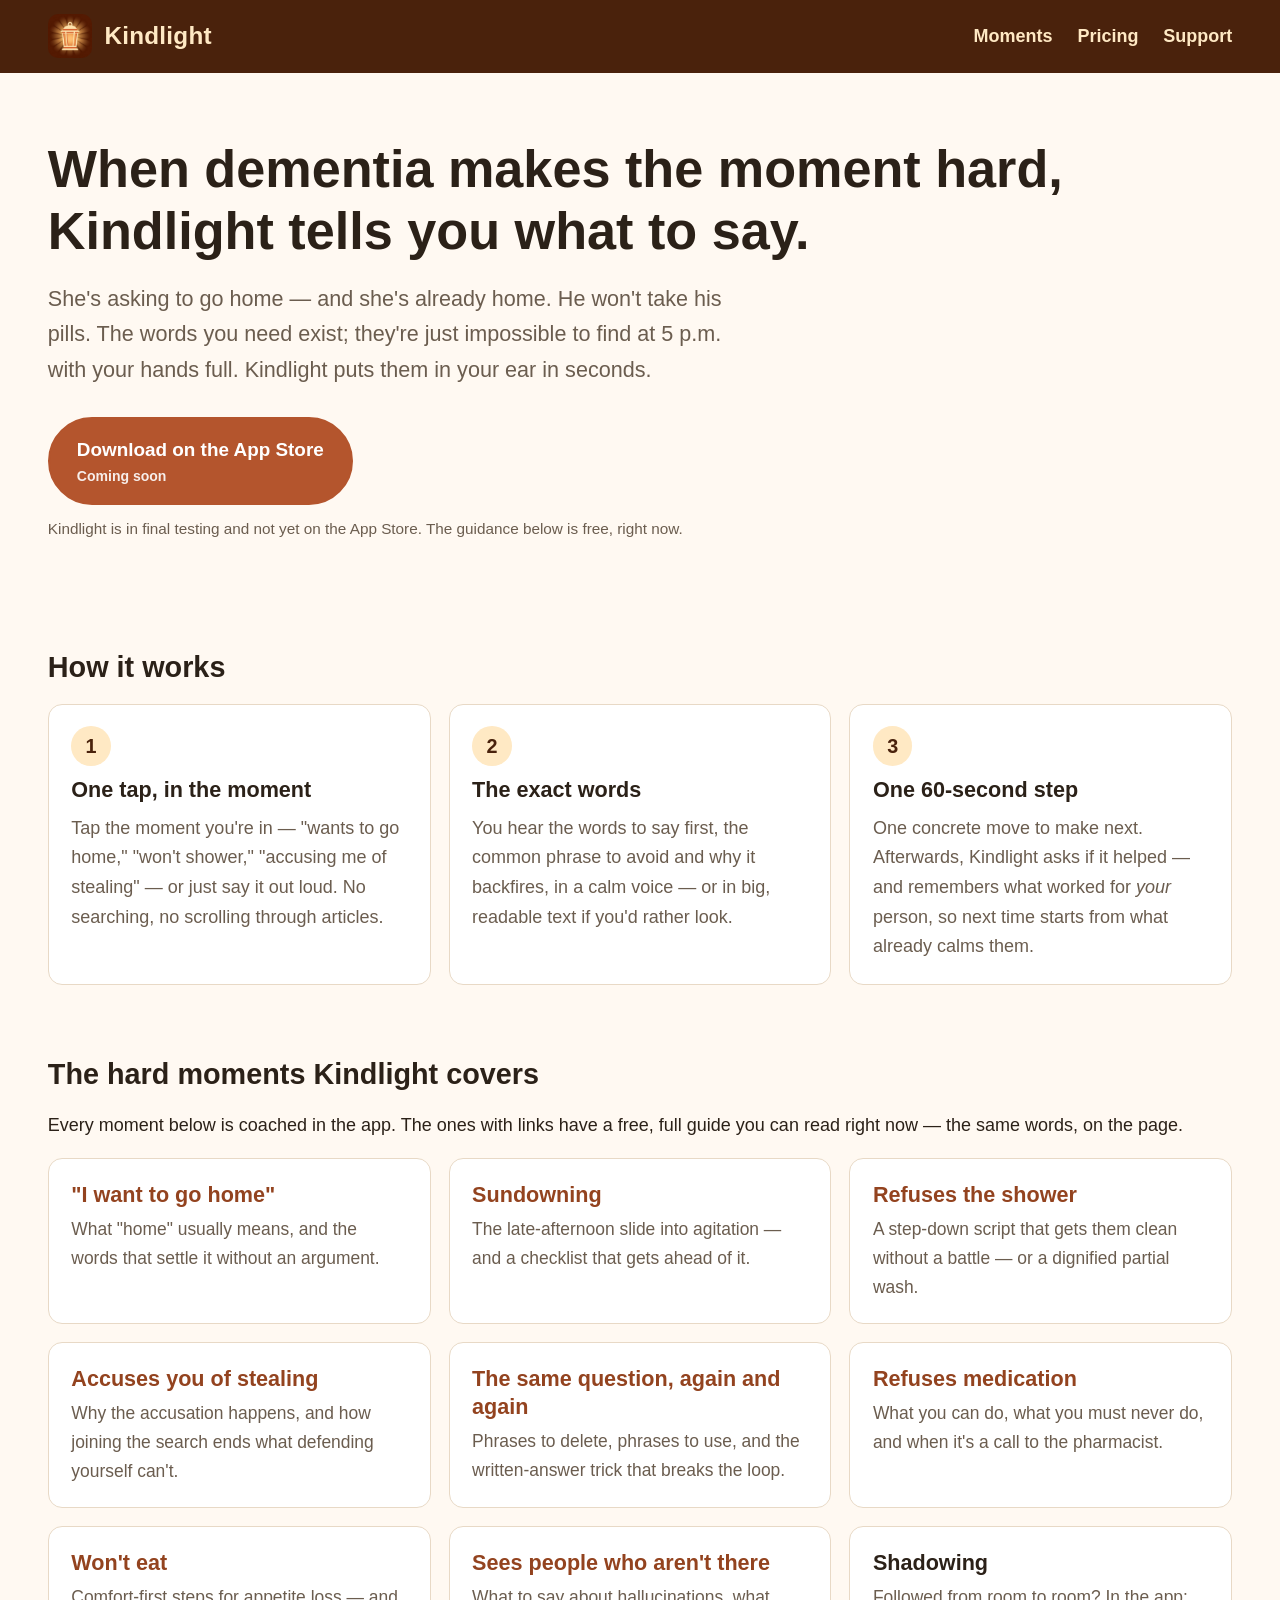
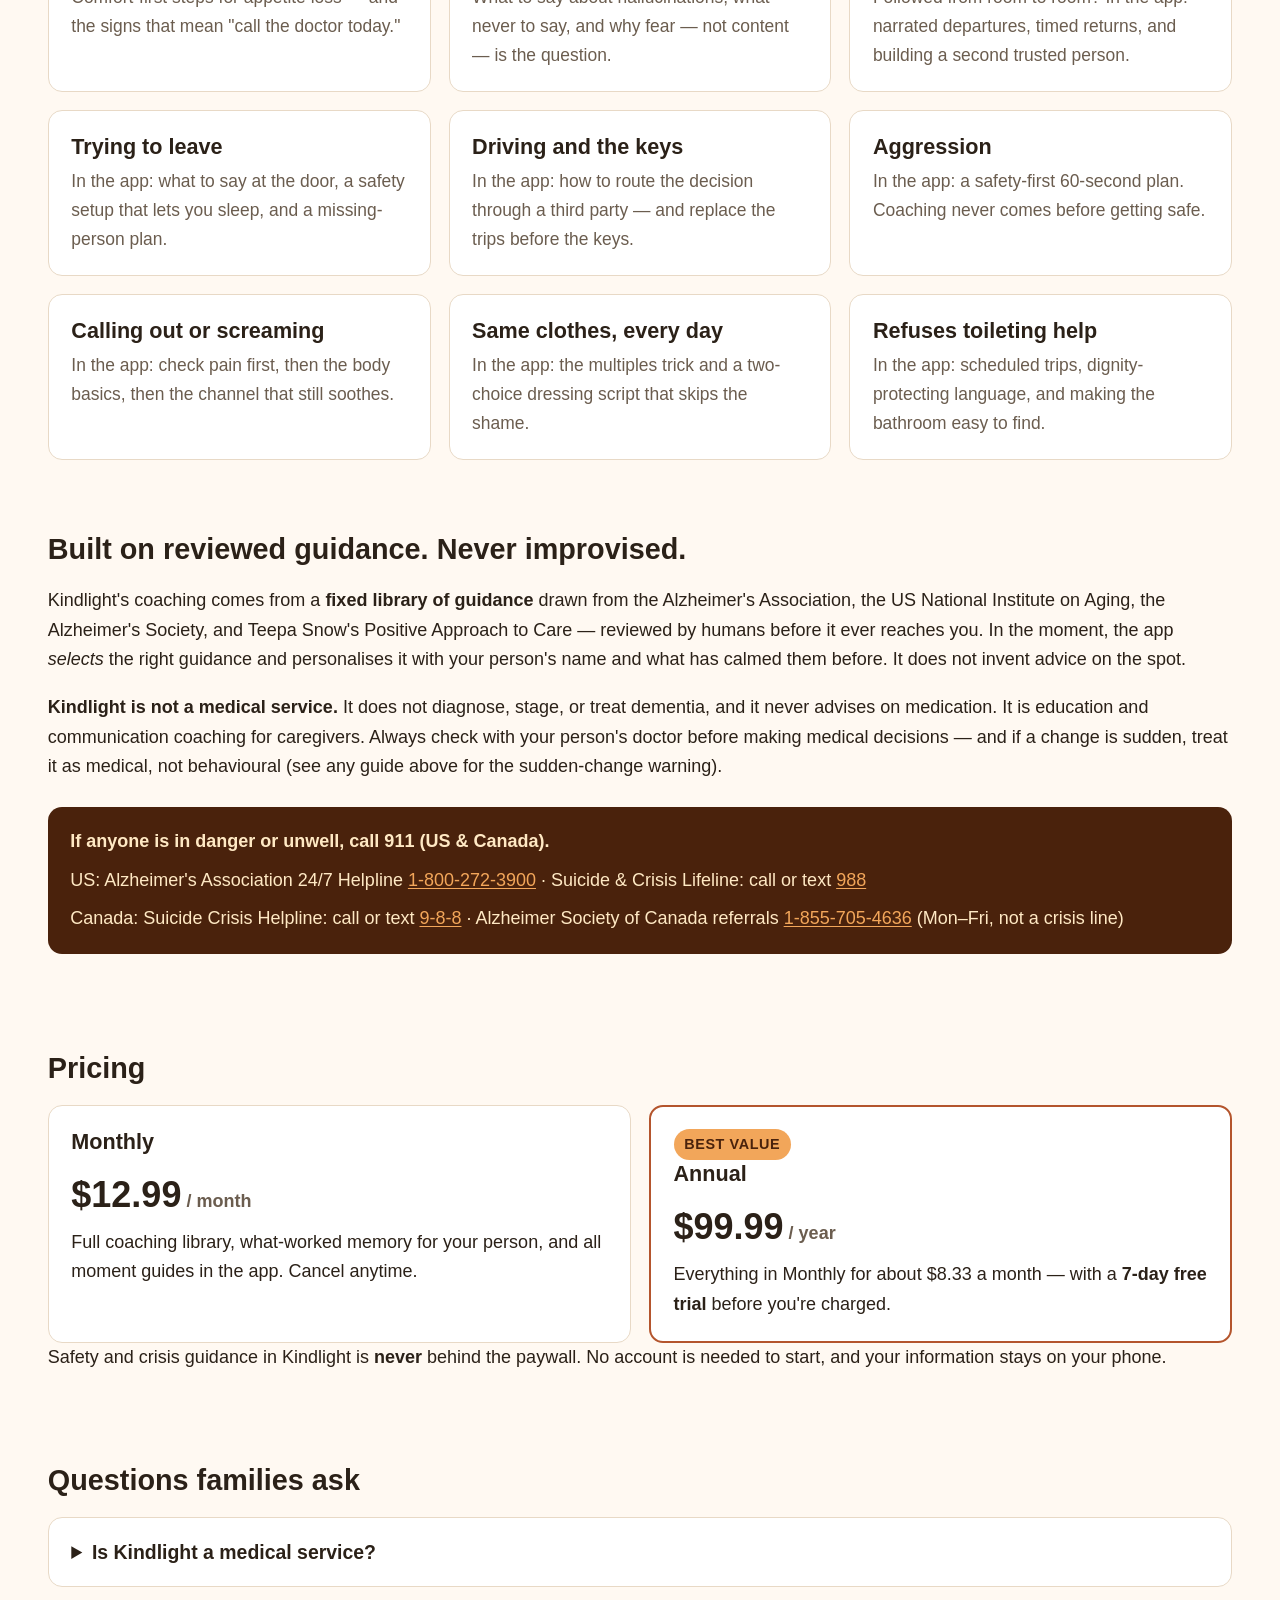
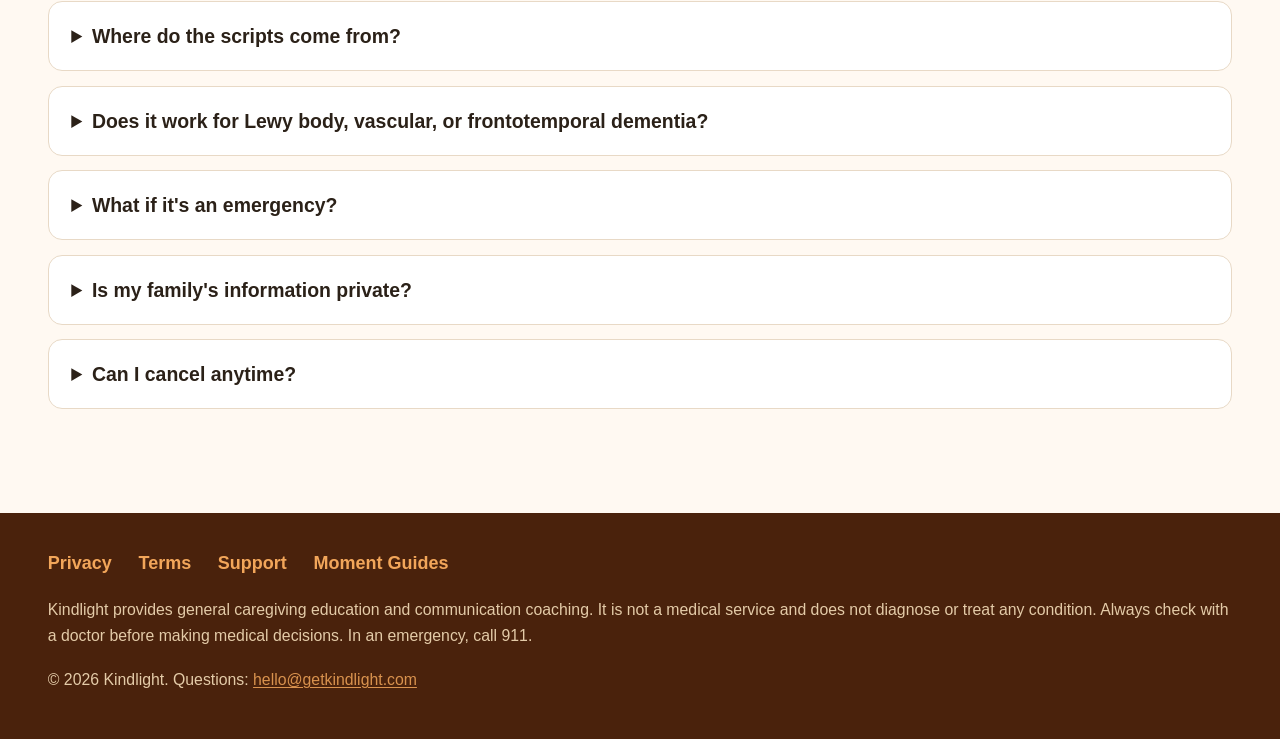
==== index.html @ 8cb00a56 "Add root site files" ====
<!DOCTYPE html>
<html lang="en">
<head>
<meta charset="utf-8">
<meta name="viewport" content="width=device-width, initial-scale=1">
<title>Kindlight — What to Say in Dementia's Hardest Moments</title>
<meta name="description" content="Kindlight is a calm, voice-first coach for family dementia caregivers. One tap gives you the exact words to say, what not to say, and a 60-second step — right in the moment.">
<link rel="canonical" href="https://getkindlight.com/">
<link rel="icon" type="image/png" href="/icon.png">
<link rel="stylesheet" href="/styles.css">
<meta property="og:type" content="website">
<meta property="og:site_name" content="Kindlight">
<meta property="og:title" content="Kindlight — What to Say in Dementia's Hardest Moments">
<meta property="og:description" content="One tap → the exact words to say, what not to say, and a 60-second step. A calm coach for family dementia caregivers.">
<meta property="og:url" content="https://getkindlight.com/">
<meta property="og:image" content="https://getkindlight.com/icon.png">
</head>
<body>

<header class="site-header">
  <div class="wrap">
    <img class="logo" src="/icon.png" alt="Kindlight lantern logo" width="44" height="44">
    <a class="brand" href="/">Kindlight</a>
    <nav aria-label="Main">
      <a href="/#moments">Moments</a>
      <a href="/#pricing">Pricing</a>
      <a href="/support.html">Support</a>
    </nav>
  </div>
</header>

<main>
  <div class="wrap">
    <div class="hero">
      <h1>When dementia makes the moment hard, Kindlight tells you what to say.</h1>
      <p class="lede">She's asking to go home — and she's already home. He won't take his pills. The words you need exist; they're just impossible to find at 5&nbsp;p.m. with your hands full. Kindlight puts them in your ear in seconds.</p>
      <!-- App not live yet: replace href="#" with the real App Store URL at launch. -->
      <a class="btn" href="#" data-note="placeholder: App Store link pending app launch">Download on the App Store<span class="small">Coming soon</span></a>
      <p class="store-note">Kindlight is in final testing and not yet on the App Store. The guidance below is free, right now.</p>
    </div>
  </div>

  <section aria-labelledby="how">
    <div class="wrap">
      <h2 id="how">How it works</h2>
      <div class="steps">
        <div class="step">
          <span class="num" aria-hidden="true">1</span>
          <h3>One tap, in the moment</h3>
          <p>Tap the moment you're in — "wants to go home," "won't shower," "accusing me of stealing" — or just say it out loud. No searching, no scrolling through articles.</p>
        </div>
        <div class="step">
          <span class="num" aria-hidden="true">2</span>
          <h3>The exact words</h3>
          <p>You hear the words to say first, the common phrase to avoid and why it backfires, in a calm voice — or in big, readable text if you'd rather look.</p>
        </div>
        <div class="step">
          <span class="num" aria-hidden="true">3</span>
          <h3>One 60-second step</h3>
          <p>One concrete move to make next. Afterwards, Kindlight asks if it helped — and remembers what worked for <em>your</em> person, so next time starts from what already calms them.</p>
        </div>
      </div>
    </div>
  </section>

  <section aria-labelledby="moments" id="moments">
    <div class="wrap">
      <h2>The hard moments Kindlight covers</h2>
      <p>Every moment below is coached in the app. The ones with links have a free, full guide you can read right now — the same words, on the page.</p>
      <div class="grid">
        <a class="card moment-card" href="/moments/wants-to-go-home/">
          <h3>"I want to go home"</h3>
          <p>What "home" usually means, and the words that settle it without an argument.</p>
        </a>
        <a class="card moment-card" href="/moments/sundowning/">
          <h3>Sundowning</h3>
          <p>The late-afternoon slide into agitation — and a checklist that gets ahead of it.</p>
        </a>
        <a class="card moment-card" href="/moments/refuses-shower/">
          <h3>Refuses the shower</h3>
          <p>A step-down script that gets them clean without a battle — or a dignified partial wash.</p>
        </a>
        <a class="card moment-card" href="/moments/accuses-stealing/">
          <h3>Accuses you of stealing</h3>
          <p>Why the accusation happens, and how joining the search ends what defending yourself can't.</p>
        </a>
        <a class="card moment-card" href="/moments/repetitive-questions/">
          <h3>The same question, again and again</h3>
          <p>Phrases to delete, phrases to use, and the written-answer trick that breaks the loop.</p>
        </a>
        <a class="card moment-card" href="/moments/refuses-medication/">
          <h3>Refuses medication</h3>
          <p>What you can do, what you must never do, and when it's a call to the pharmacist.</p>
        </a>
        <a class="card moment-card" href="/moments/refuses-to-eat/">
          <h3>Won't eat</h3>
          <p>Comfort-first steps for appetite loss — and the signs that mean "call the doctor today."</p>
        </a>
        <a class="card moment-card" href="/moments/hallucinations-delusions/">
          <h3>Sees people who aren't there</h3>
          <p>What to say about hallucinations, what never to say, and why fear — not content — is the question.</p>
        </a>
        <div class="card moment-card plain">
          <h3>Shadowing</h3>
          <p>Followed from room to room? In the app: narrated departures, timed returns, and building a second trusted person.</p>
        </div>
        <div class="card moment-card plain">
          <h3>Trying to leave</h3>
          <p>In the app: what to say at the door, a safety setup that lets you sleep, and a missing-person plan.</p>
        </div>
        <div class="card moment-card plain">
          <h3>Driving and the keys</h3>
          <p>In the app: how to route the decision through a third party — and replace the trips before the keys.</p>
        </div>
        <div class="card moment-card plain">
          <h3>Aggression</h3>
          <p>In the app: a safety-first 60-second plan. Coaching never comes before getting safe.</p>
        </div>
        <div class="card moment-card plain">
          <h3>Calling out or screaming</h3>
          <p>In the app: check pain first, then the body basics, then the channel that still soothes.</p>
        </div>
        <div class="card moment-card plain">
          <h3>Same clothes, every day</h3>
          <p>In the app: the multiples trick and a two-choice dressing script that skips the shame.</p>
        </div>
        <div class="card moment-card plain">
          <h3>Refuses toileting help</h3>
          <p>In the app: scheduled trips, dignity-protecting language, and making the bathroom easy to find.</p>
        </div>
      </div>
    </div>
  </section>

  <section aria-labelledby="safety">
    <div class="wrap">
      <h2 id="safety">Built on reviewed guidance. Never improvised.</h2>
      <p>Kindlight's coaching comes from a <strong>fixed library of guidance</strong> drawn from the Alzheimer's Association, the US National Institute on Aging, the Alzheimer's Society, and Teepa Snow's Positive Approach to Care — reviewed by humans before it ever reaches you. In the moment, the app <em>selects</em> the right guidance and personalises it with your person's name and what has calmed them before. It does not invent advice on the spot.</p>
      <p><strong>Kindlight is not a medical service.</strong> It does not diagnose, stage, or treat dementia, and it never advises on medication. It is education and communication coaching for caregivers. Always check with your person's doctor before making medical decisions — and if a change is sudden, treat it as medical, not behavioural (see any guide above for the sudden-change warning).</p>
      <div class="crisis">
        <p><strong>If anyone is in danger or unwell, call 911 (US &amp; Canada).</strong></p>
        <p>US: Alzheimer's Association 24/7 Helpline <a href="tel:+18002723900">1-800-272-3900</a> · Suicide &amp; Crisis Lifeline: call or text <a href="tel:988">988</a></p>
        <p>Canada: Suicide Crisis Helpline: call or text <a href="tel:988">9-8-8</a> · Alzheimer Society of Canada referrals <a href="tel:+18557054636">1-855-705-4636</a> (Mon–Fri, not a crisis line)</p>
      </div>
    </div>
  </section>

  <section aria-labelledby="pricing" id="pricing">
    <div class="wrap">
      <h2>Pricing</h2>
      <div class="pricing">
        <div class="card price-card">
          <h3>Monthly</h3>
          <p class="price">$12.99<span class="per"> / month</span></p>
          <p>Full coaching library, what-worked memory for your person, and all moment guides in the app. Cancel anytime.</p>
        </div>
        <div class="card price-card featured">
          <span class="badge">Best value</span>
          <h3>Annual</h3>
          <p class="price">$99.99<span class="per"> / year</span></p>
          <p>Everything in Monthly for about $8.33 a month — with a <strong>7-day free trial</strong> before you're charged.</p>
        </div>
      </div>
      <p>Safety and crisis guidance in Kindlight is <strong>never</strong> behind the paywall. No account is needed to start, and your information stays on your phone.</p>
    </div>
  </section>

  <section aria-labelledby="faq">
    <div class="wrap">
      <h2 id="faq">Questions families ask</h2>
      <details>
        <summary>Is Kindlight a medical service?</summary>
        <p>No. Kindlight provides general caregiving education and communication coaching based on published guidance from organisations like the Alzheimer's Association and the National Institute on Aging. It does not diagnose or treat any condition and never advises on medication. Please check with your person's doctor before making medical decisions.</p>
      </details>
      <details>
        <summary>Where do the scripts come from?</summary>
        <p>From a fixed, human-reviewed library built on Alzheimer's Association, National Institute on Aging, Alzheimer's Society, and Positive Approach to Care guidance. The app selects and personalises reviewed guidance — it never makes up new advice in the moment. Each guide on this site lists its sources.</p>
      </details>
      <details>
        <summary>Does it work for Lewy body, vascular, or frontotemporal dementia?</summary>
        <p>Yes — the guidance changes by type where the sources say it should. The clearest example: hallucinations in Lewy body dementia are often a normal, non-frightening part of the disease, and the app carries the medication-sensitivity warning every Lewy body caregiver should know. <a href="/moments/hallucinations-delusions/lewy-body-dementia/">Read the Lewy body guide</a>.</p>
      </details>
      <details>
        <summary>What if it's an emergency?</summary>
        <p>Call 911. Kindlight's safety checks come before any coaching: sudden confusion, a missing person, choking, injury, or danger routes you straight to emergency and same-day medical help, never to a script. Crisis numbers are always free in the app, with no paywall and no account.</p>
      </details>
      <details>
        <summary>Is my family's information private?</summary>
        <p>In this version, Kindlight works without an account and stores what you enter — your person's name, what calms them, your notes — on your phone, not on our servers. See the <a href="/privacy.html">Privacy Policy</a> for the plain-language version.</p>
      </details>
      <details>
        <summary>Can I cancel anytime?</summary>
        <p>Yes. Subscriptions are handled by the App Store and can be cancelled in your phone's subscription settings in a few taps. The annual plan starts with a 7-day free trial, so you can use the full app through a few hard evenings before paying anything.</p>
      </details>
    </div>
  </section>
</main>

<footer class="site-footer">
  <div class="wrap">
    <nav aria-label="Footer">
      <a href="/privacy.html">Privacy</a>
      <a href="/terms.html">Terms</a>
      <a href="/support.html">Support</a>
      <a href="/#moments">Moment Guides</a>
    </nav>
    <p class="fine">Kindlight provides general caregiving education and communication coaching. It is not a medical service and does not diagnose or treat any condition. Always check with a doctor before making medical decisions. In an emergency, call 911.</p>
    <p class="fine">© 2026 Kindlight. Questions: <a href="mailto:hello@getkindlight.com">hello@getkindlight.com</a></p>
  </div>
</footer>

</body>
</html>
---- styles.css ----
/* Kindlight — Palette A "Lantern"
   bg #FFF9F2 · ink #2B2118 · accent #B4552D · dark #4A220C · glow #F2A65A · cream #FFE9C4
   Mobile-first, system fonts only, no dependencies. */

:root {
  --bg: #FFF9F2;
  --ink: #2B2118;
  --ink-soft: #6B5D4F;
  --accent: #B4552D;
  --accent-dark: #93431F;
  --dark: #4A220C;
  --glow: #F2A65A;
  --cream: #FFE9C4;
  --card: #FFFFFF;
  --line: #E8D9C6;
  --radius: 14px;
}

* { box-sizing: border-box; }

html { font-size: 18px; }

body {
  margin: 0;
  background: var(--bg);
  color: var(--ink);
  font-family: -apple-system, BlinkMacSystemFont, "Segoe UI", Roboto, "Helvetica Neue", Arial, sans-serif;
  font-size: 1rem;
  line-height: 1.65;
  -webkit-font-smoothing: antialiased;
}

img { max-width: 100%; }

a { color: var(--accent-dark); text-decoration: underline; text-underline-offset: 2px; }
a:hover { color: var(--accent); }

.wrap { max-width: 68rem; margin: 0 auto; padding: 0 1.1rem; }
.narrow { max-width: 44rem; margin: 0 auto; padding: 0 1.1rem; }

/* Header */
.site-header {
  background: var(--dark);
  color: var(--cream);
}
.site-header .wrap {
  display: flex; align-items: center; gap: .7rem;
  padding-top: .8rem; padding-bottom: .8rem;
}
.site-header .logo { width: 44px; height: 44px; border-radius: 10px; flex: none; }
.site-header .brand {
  color: var(--cream); text-decoration: none;
  font-size: 1.35rem; font-weight: 700; letter-spacing: .01em;
}
.site-header nav { margin-left: auto; }
.site-header nav a {
  color: var(--cream); text-decoration: none; font-weight: 600;
  margin-left: 1.1rem; font-size: 1rem;
}
.site-header nav a:hover { text-decoration: underline; }
@media (max-width: 560px) {
  .site-header nav a { margin-left: .7rem; font-size: .95rem; }
}

/* Hero */
.hero { padding: 2.6rem 0 2.2rem; text-align: left; }
.hero h1 {
  font-size: 2.15rem; line-height: 1.2; margin: 0 0 1rem; font-weight: 800;
}
.hero p.lede { font-size: 1.2rem; color: var(--ink-soft); margin: 0 0 1.6rem; max-width: 38rem; }
@media (min-width: 720px) {
  .hero h1 { font-size: 2.9rem; }
  .hero { padding: 3.6rem 0 3rem; }
}

/* Buttons */
.btn {
  display: inline-block; background: var(--accent); color: #fff;
  font-weight: 700; font-size: 1.05rem; text-decoration: none;
  padding: .85rem 1.5rem; border-radius: 999px; border: 2px solid var(--accent);
}
.btn:hover { background: var(--accent-dark); border-color: var(--accent-dark); color: #fff; }
.btn.secondary { background: transparent; color: var(--accent-dark); }
.btn.secondary:hover { background: var(--cream); color: var(--accent-dark); }
.btn .small { display: block; font-size: .78rem; font-weight: 600; opacity: .9; }
.store-note { font-size: .85rem; color: var(--ink-soft); margin-top: .6rem; }

/* Sections */
section { padding: 2rem 0; }
h2 { font-size: 1.6rem; line-height: 1.25; margin: 0 0 1rem; font-weight: 800; }
h3 { font-size: 1.2rem; line-height: 1.3; margin: 1.4rem 0 .5rem; font-weight: 700; }
p { margin: 0 0 1rem; }

/* Steps */
.steps { display: grid; gap: 1rem; }
@media (min-width: 720px) { .steps { grid-template-columns: repeat(3, 1fr); } }
.step, .card {
  background: var(--card); border: 1px solid var(--line); border-radius: var(--radius);
  padding: 1.2rem 1.25rem;
}
.step .num {
  display: inline-flex; align-items: center; justify-content: center;
  width: 2.2rem; height: 2.2rem; border-radius: 50%;
  background: var(--cream); color: var(--dark); font-weight: 800; font-size: 1.1rem;
  margin-bottom: .6rem;
}
.step h3, .card h3 { margin-top: 0; }
.step p, .card p { margin-bottom: 0; color: var(--ink-soft); }
.card p { color: var(--ink); }

/* Moments grid */
.grid { display: grid; gap: 1rem; grid-template-columns: 1fr; }
@media (min-width: 560px) { .grid { grid-template-columns: repeat(2, 1fr); } }
@media (min-width: 900px) { .grid { grid-template-columns: repeat(3, 1fr); } }
.moment-card { display: block; text-decoration: none; color: var(--ink); }
.moment-card:hover { border-color: var(--glow); color: var(--ink); }
.moment-card h3 { margin: 0 0 .35rem; color: var(--accent-dark); }
.moment-card p { margin: 0; color: var(--ink-soft); font-size: .97rem; }
.moment-card.plain { cursor: default; }
.moment-card.plain h3 { color: var(--ink); }

/* Pricing */
.pricing { display: grid; gap: 1rem; }
@media (min-width: 720px) { .pricing { grid-template-columns: 1fr 1fr; } }
.price-card { text-align: left; }
.price-card .price { font-size: 2rem; font-weight: 800; margin: .2rem 0; }
.price-card .per { font-size: 1rem; font-weight: 600; color: var(--ink-soft); }
.price-card.featured { border: 2px solid var(--accent); }
.badge {
  display: inline-block; background: var(--glow); color: var(--dark);
  font-size: .8rem; font-weight: 800; padding: .2rem .6rem; border-radius: 999px;
  text-transform: uppercase; letter-spacing: .04em;
}

/* Banners & callouts */
.banner {
  border-radius: var(--radius); padding: 1.1rem 1.25rem; margin: 1.4rem 0;
  border: 2px solid var(--glow); background: #FFF3DC;
}
.banner strong.lead { color: var(--accent-dark); }
.banner p { margin: 0; }
.banner p + p { margin-top: .5rem; }

.crisis {
  border-radius: var(--radius); padding: 1.1rem 1.25rem; margin: 1.4rem 0;
  background: var(--dark); color: var(--cream);
}
.crisis a { color: var(--glow); }
.crisis p { margin: 0; }
.crisis p + p { margin-top: .5rem; }

.say, .dont {
  border-radius: var(--radius); padding: 1.1rem 1.25rem; margin: 1.2rem 0;
}
.say { background: #FDF1E0; border-left: 6px solid var(--glow); }
.dont { background: #F7EDE3; border-left: 6px solid var(--ink-soft); }
.say h3, .dont h3 { margin-top: 0; }
.say blockquote, .dont blockquote {
  margin: .5rem 0; padding: 0; font-size: 1.12rem; font-weight: 600;
}
.say blockquote::before { content: "“"; }
.say blockquote::after { content: "”"; }
.dont blockquote { color: var(--ink-soft); }

ol.step-list, ul.help-list { padding-left: 1.3rem; margin: 0 0 1rem; }
ol.step-list li, ul.help-list li { margin-bottom: .55rem; }

/* CTA band */
.cta-band { background: var(--dark); color: var(--cream); border-radius: var(--radius); padding: 1.8rem 1.4rem; margin: 2rem 0; }
.cta-band h2 { color: var(--cream); }
.cta-band a { color: var(--glow); }
.cta-band .btn { background: var(--glow); border-color: var(--glow); color: var(--dark); }
.cta-band .btn:hover { background: var(--cream); border-color: var(--cream); color: var(--dark); }

/* FAQ */
details {
  background: var(--card); border: 1px solid var(--line); border-radius: var(--radius);
  padding: 1rem 1.25rem; margin-bottom: .8rem;
}
details summary { font-weight: 700; cursor: pointer; font-size: 1.08rem; }
details p { margin-top: .7rem; color: var(--ink-soft); }

/* Article pages */
article h1 { font-size: 2rem; line-height: 1.22; margin: 1.8rem 0 .6rem; font-weight: 800; }
@media (min-width: 720px) { article h1 { font-size: 2.5rem; } }
article .standfirst { font-size: 1.15rem; color: var(--ink-soft); margin-bottom: 1.2rem; }
.breadcrumb { font-size: .92rem; color: var(--ink-soft); margin-top: 1.2rem; }
.breadcrumb a { color: var(--ink-soft); }
.sources { font-size: .92rem; color: var(--ink-soft); border-top: 1px solid var(--line); padding-top: 1rem; margin-top: 2rem; }
.disclaimer { font-size: .92rem; color: var(--ink-soft); font-style: italic; }

/* Footer */
.site-footer { background: var(--dark); color: var(--cream); margin-top: 3rem; }
.site-footer .wrap { padding-top: 2rem; padding-bottom: 2rem; }
.site-footer a { color: var(--glow); }
.site-footer nav a { margin-right: 1.2rem; font-weight: 600; text-decoration: none; }
.site-footer nav a:hover { text-decoration: underline; }
.site-footer .fine { font-size: .88rem; opacity: .85; margin-top: 1rem; }
.site-footer p { margin-bottom: .5rem; }
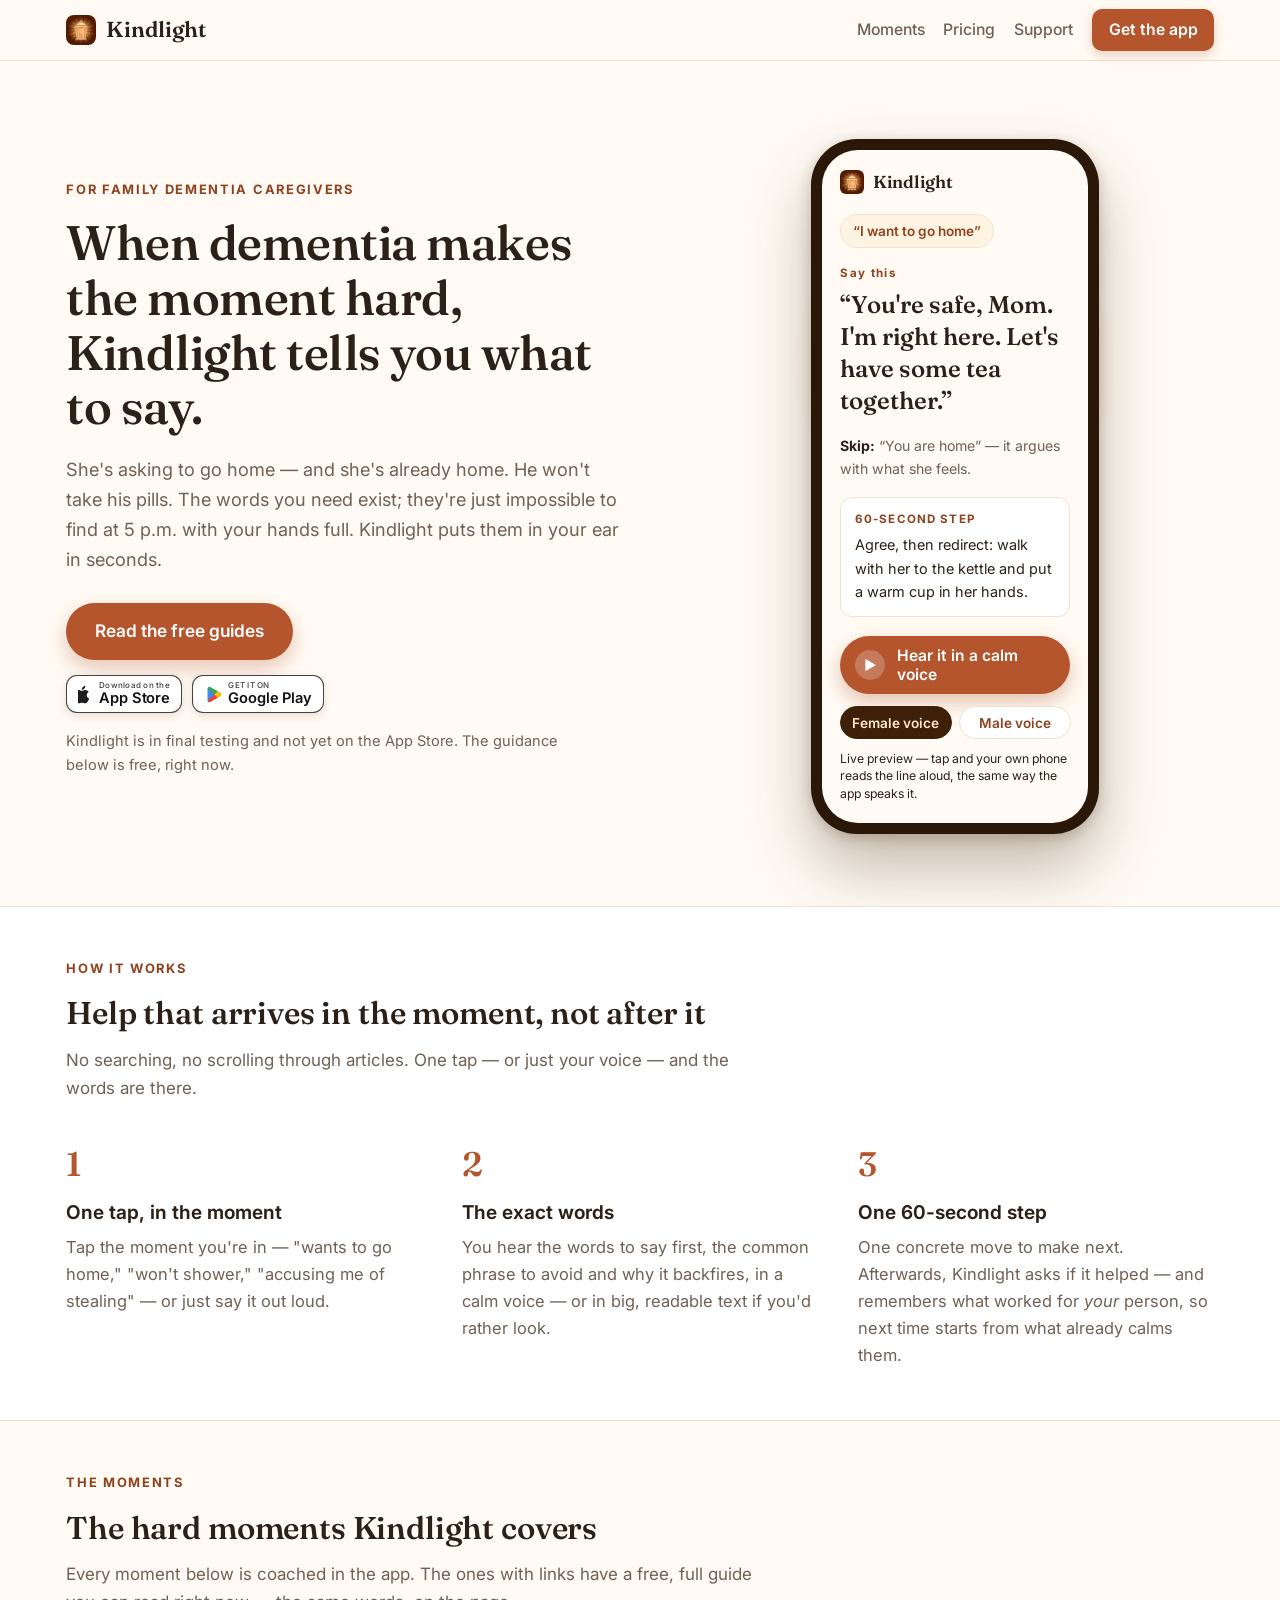
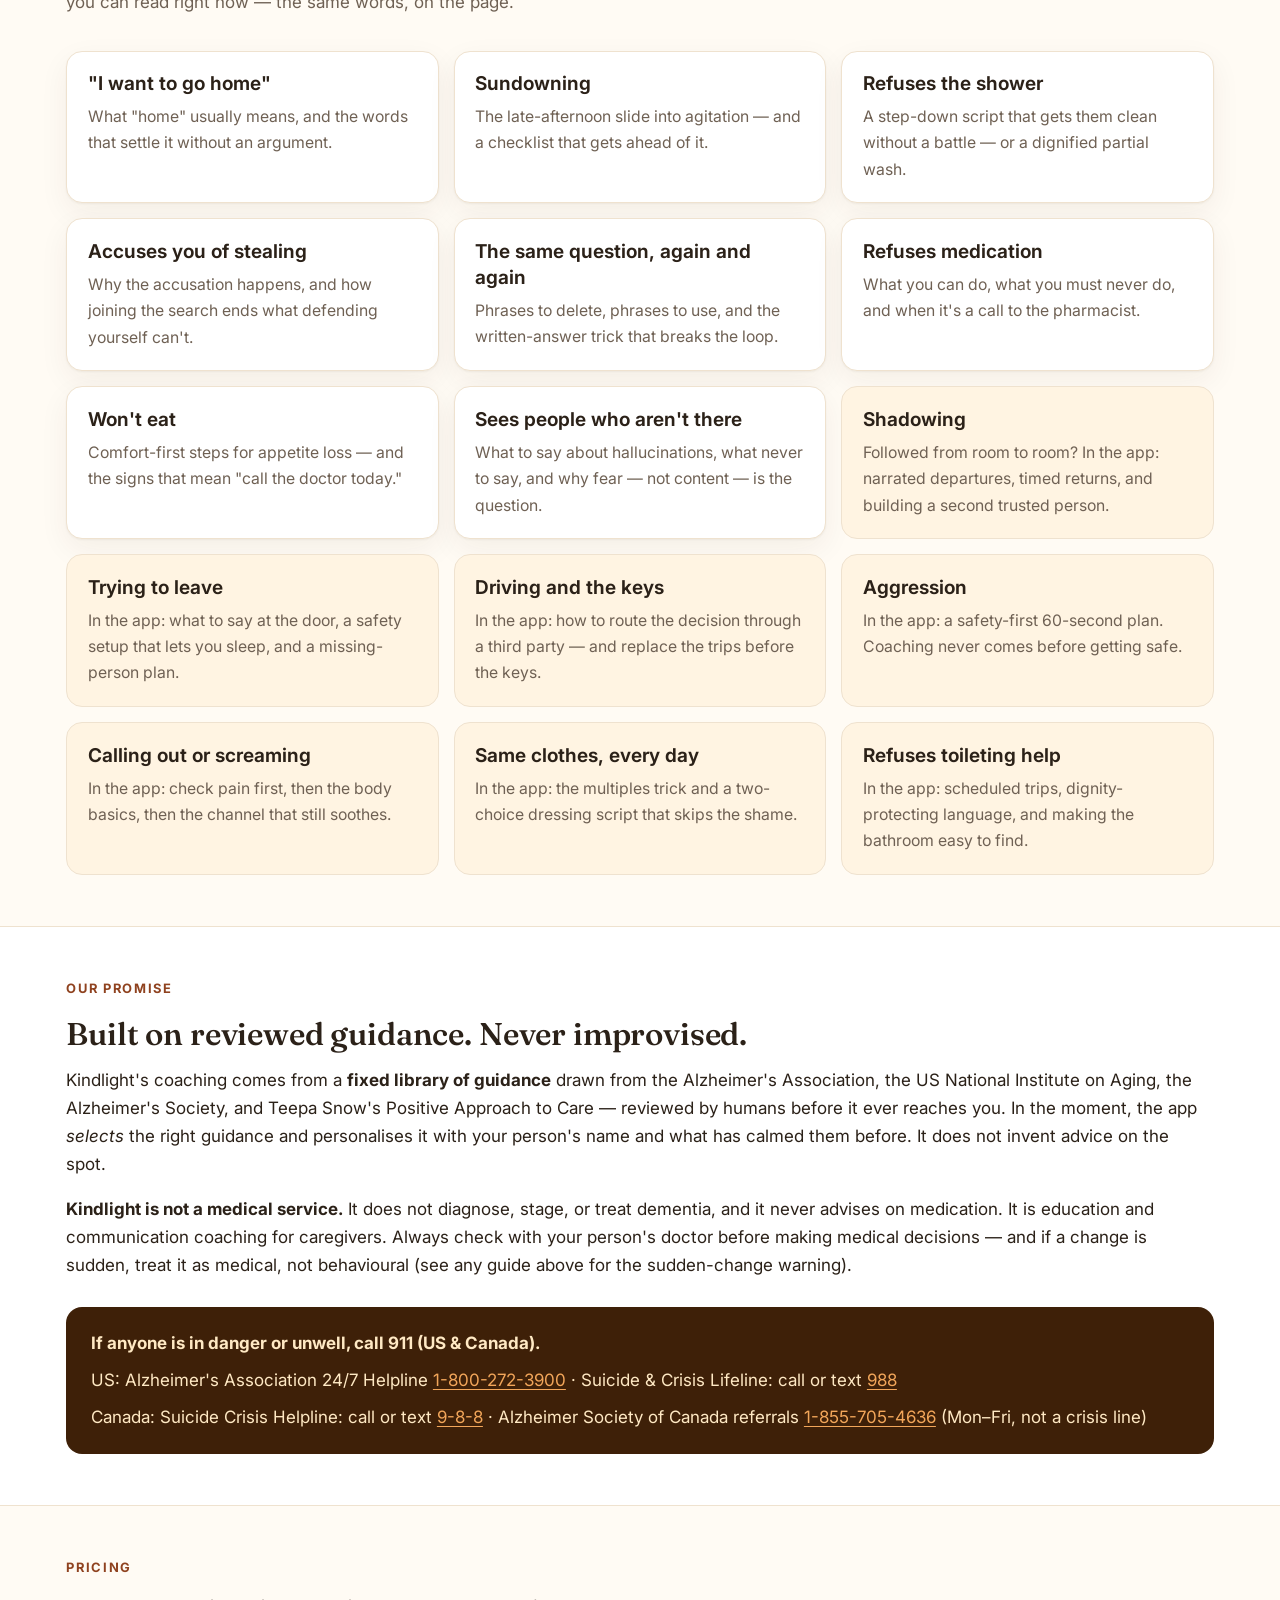
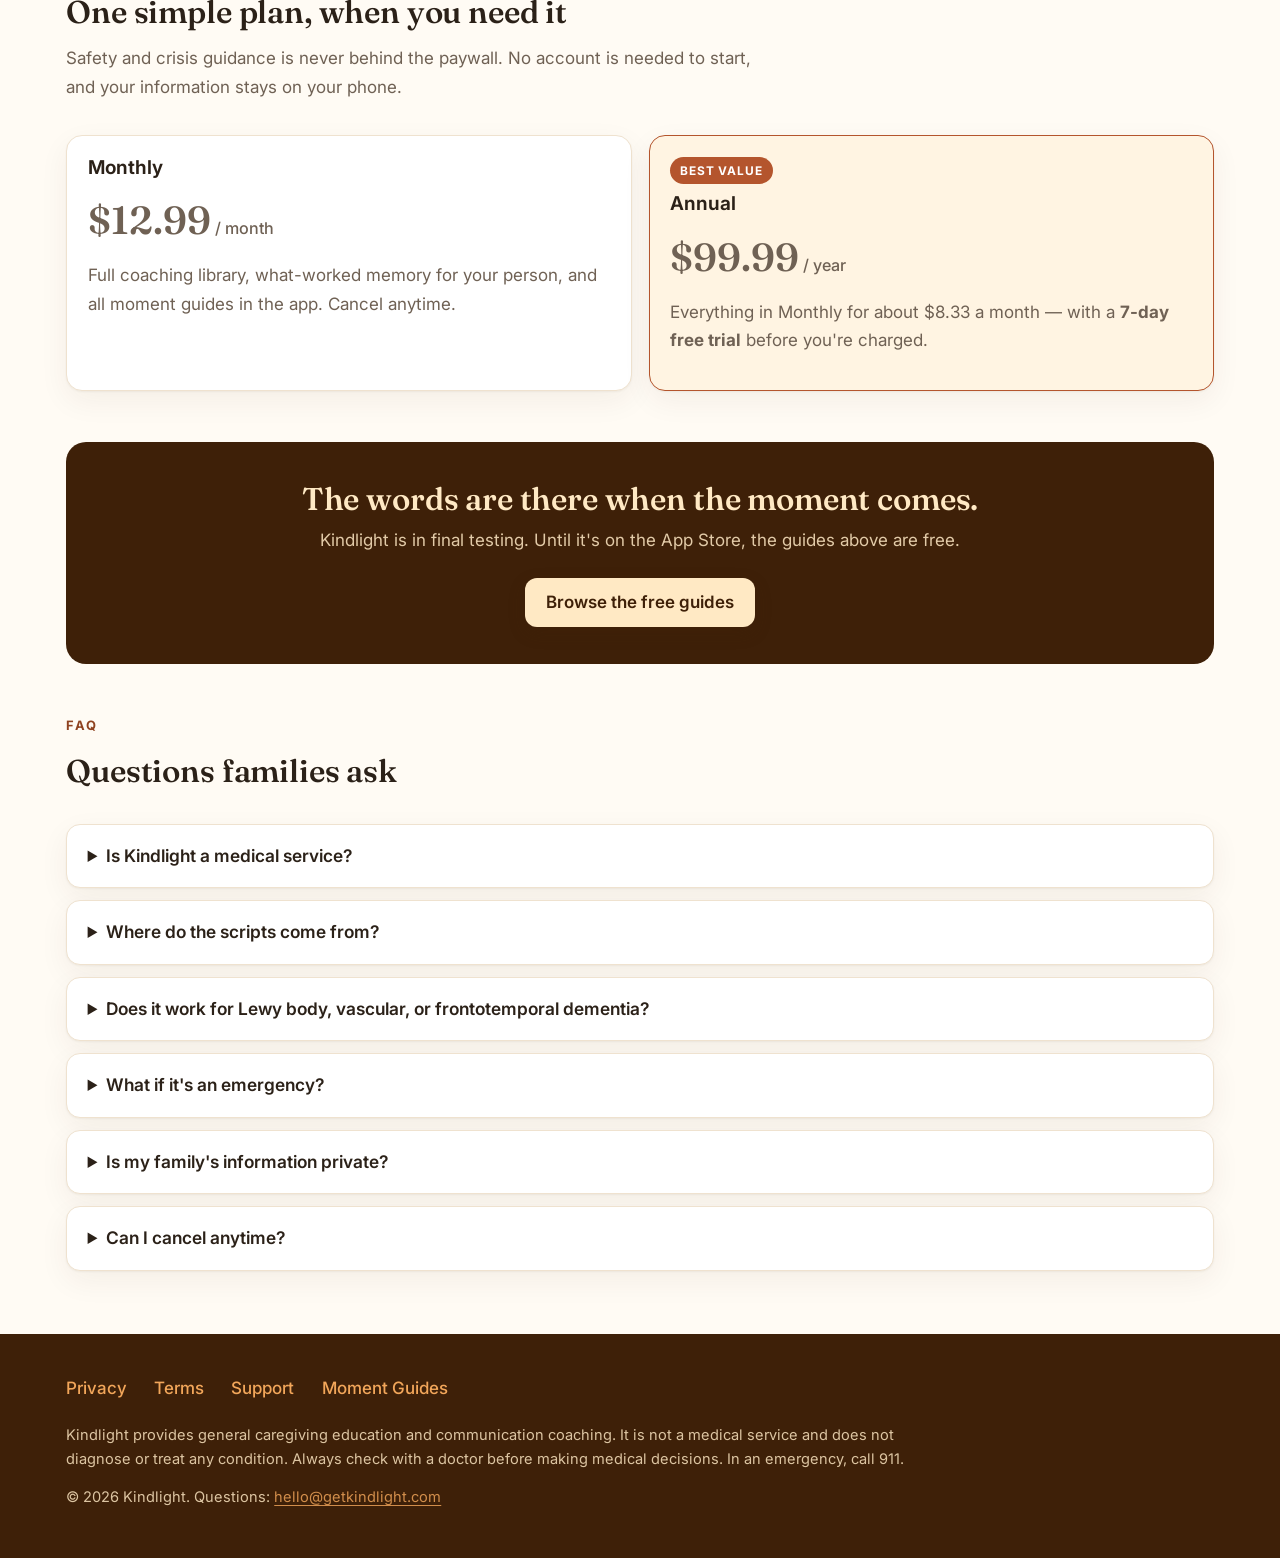
==== commit 78d8215c: "Promote v2 design to homepage Replace root index.html with new design and add styles-v2.css, apple-g" ====
--- a/index.html
+++ b/index.html
@@ -1,53 +1,85 @@
 <!DOCTYPE html>
-<html lang="en">
+<html lang="en-CA">
 <head>
 <meta charset="utf-8">
 <meta name="viewport" content="width=device-width, initial-scale=1">
 <title>Kindlight — What to Say in Dementia's Hardest Moments</title>
 <meta name="description" content="Kindlight is a calm, voice-first coach for family dementia caregivers. One tap gives you the exact words to say, what not to say, and a 60-second step — right in the moment.">
-<link rel="canonical" href="https://getkindlight.com/">
-<link rel="icon" type="image/png" href="/icon.png">
-<link rel="stylesheet" href="/styles.css">
-<meta property="og:type" content="website">
-<meta property="og:site_name" content="Kindlight">
-<meta property="og:title" content="Kindlight — What to Say in Dementia's Hardest Moments">
-<meta property="og:description" content="One tap → the exact words to say, what not to say, and a 60-second step. A calm coach for family dementia caregivers.">
-<meta property="og:url" content="https://getkindlight.com/">
-<meta property="og:image" content="https://getkindlight.com/icon.png">
+<link rel="icon" type="image/png" href="icon.png">
+<link rel="preconnect" href="https://fonts.googleapis.com">
+<link rel="preconnect" href="https://fonts.gstatic.com" crossorigin>
+<link href="https://fonts.googleapis.com/css2?family=Fraunces:opsz,wght@9..144,500;9..144,560;9..144,600&family=Inter:wght@400;500;600;700&display=swap" rel="stylesheet">
+<link rel="stylesheet" href="styles-v2.css">
 </head>
 <body>
 
 <header class="site-header">
   <div class="wrap">
-    <img class="logo" src="/icon.png" alt="Kindlight lantern logo" width="44" height="44">
-    <a class="brand" href="/">Kindlight</a>
+    <img class="logo" src="icon.png" alt="" width="30" height="30">
+    <a class="brand" href="./">Kindlight</a>
     <nav aria-label="Main">
-      <a href="/#moments">Moments</a>
-      <a href="/#pricing">Pricing</a>
-      <a href="/support.html">Support</a>
+      <a href="#moments">Moments</a>
+      <a href="#pricing">Pricing</a>
+      <a class="optional" href="support.html">Support</a>
+      <a class="nav-cta" href="#pricing">Get the app</a>
     </nav>
   </div>
 </header>
 
 <main>
-  <div class="wrap">
-    <div class="hero">
-      <h1>When dementia makes the moment hard, Kindlight tells you what to say.</h1>
-      <p class="lede">She's asking to go home — and she's already home. He won't take his pills. The words you need exist; they're just impossible to find at 5&nbsp;p.m. with your hands full. Kindlight puts them in your ear in seconds.</p>
-      <!-- App not live yet: replace href="#" with the real App Store URL at launch. -->
-      <a class="btn" href="#" data-note="placeholder: App Store link pending app launch">Download on the App Store<span class="small">Coming soon</span></a>
-      <p class="store-note">Kindlight is in final testing and not yet on the App Store. The guidance below is free, right now.</p>
+  <div class="hero">
+    <div class="wrap hero-grid">
+      <div>
+        <p class="eyebrow">For family dementia caregivers</p>
+        <h1>When dementia makes the moment hard, Kindlight tells you what to say.</h1>
+        <p class="lede">She's asking to go home — and she's already home. He won't take his pills. The words you need exist; they're just impossible to find at 5&nbsp;p.m. with your hands full. Kindlight puts them in your ear in seconds.</p>
+        <div class="cta-row">
+          <a class="hero-cta" href="#moments">Read the free guides</a>
+        </div>
+        <div class="cta-row badges">
+          <!-- Store pills, secondary on purpose: the pros lead with their own button. Link at launch. -->
+          <span class="store-pill"><img class="glyph-apple" src="apple-glyph.svg" alt=""><span class="pill-lines"><small>Download on the</small><strong>App Store</strong></span></span>
+          <span class="store-pill"><img class="glyph-play" src="play-glyph.png" alt=""><span class="pill-lines"><small>GET IT ON</small><strong>Google Play</strong></span></span>
+        </div>
+        <p class="store-note">Kindlight is in final testing and not yet on the App Store. The guidance below is free, right now.</p>
+      </div>
+      <div class="phone-stage">
+        <div class="phone">
+          <div class="phone-screen">
+            <div class="phone-appbar">
+              <img src="icon.png" alt="" width="24" height="24">
+              <span>Kindlight</span>
+            </div>
+            <span class="phone-moment">&ldquo;I want to go home&rdquo;</span>
+            <p class="phone-say-label">Say this</p>
+            <p class="phone-say">&ldquo;You're safe, Mom. I'm right here. Let's have some tea together.&rdquo;</p>
+            <p class="phone-dont"><strong>Skip:</strong> &ldquo;You are home&rdquo; — it argues with what she feels.</p>
+            <div class="phone-step">
+              <strong>60-second step</strong>
+              Agree, then redirect: walk with her to the kettle and put a warm cup in her hands.
+            </div>
+            <button class="phone-listen" id="listenBtn" type="button"><span class="play" id="listenIcon">&#9654;</span> <span id="listenLabel">Hear it in a calm voice</span></button>
+            <div class="voice-toggle" role="group" aria-label="Choose a voice">
+              <button type="button" id="voiceFemale" class="active">Female voice</button>
+              <button type="button" id="voiceMale">Male voice</button>
+            </div>
+            <p class="phone-note">Live preview — tap and your own phone reads the line aloud, the same way the app speaks it.</p>
+          </div>
+        </div>
+      </div>
     </div>
   </div>
 
-  <section aria-labelledby="how">
-    <div class="wrap">
-      <h2 id="how">How it works</h2>
+  <section class="band" aria-labelledby="how">
+    <div class="wrap">
+      <p class="eyebrow">How it works</p>
+      <h2 id="how">Help that arrives in the moment, not after it</h2>
+      <p class="section-sub">No searching, no scrolling through articles. One tap — or just your voice — and the words are there.</p>
       <div class="steps">
         <div class="step">
           <span class="num" aria-hidden="true">1</span>
           <h3>One tap, in the moment</h3>
-          <p>Tap the moment you're in — "wants to go home," "won't shower," "accusing me of stealing" — or just say it out loud. No searching, no scrolling through articles.</p>
+          <p>Tap the moment you're in — "wants to go home," "won't shower," "accusing me of stealing" — or just say it out loud.</p>
         </div>
         <div class="step">
           <span class="num" aria-hidden="true">2</span>
@@ -65,40 +97,49 @@
 
   <section aria-labelledby="moments" id="moments">
     <div class="wrap">
+      <p class="eyebrow">The moments</p>
       <h2>The hard moments Kindlight covers</h2>
-      <p>Every moment below is coached in the app. The ones with links have a free, full guide you can read right now — the same words, on the page.</p>
+      <p class="section-sub">Every moment below is coached in the app. The ones with links have a free, full guide you can read right now — the same words, on the page.</p>
       <div class="grid">
-        <a class="card moment-card" href="/moments/wants-to-go-home/">
+        <a class="card moment-card" href="moments/wants-to-go-home/">
           <h3>"I want to go home"</h3>
           <p>What "home" usually means, and the words that settle it without an argument.</p>
-        </a>
-        <a class="card moment-card" href="/moments/sundowning/">
+          <span class="arrow" aria-hidden="true">&rarr;</span>
+        </a>
+        <a class="card moment-card" href="moments/sundowning/">
           <h3>Sundowning</h3>
           <p>The late-afternoon slide into agitation — and a checklist that gets ahead of it.</p>
-        </a>
-        <a class="card moment-card" href="/moments/refuses-shower/">
+          <span class="arrow" aria-hidden="true">&rarr;</span>
+        </a>
+        <a class="card moment-card" href="moments/refuses-shower/">
           <h3>Refuses the shower</h3>
           <p>A step-down script that gets them clean without a battle — or a dignified partial wash.</p>
-        </a>
-        <a class="card moment-card" href="/moments/accuses-stealing/">
+          <span class="arrow" aria-hidden="true">&rarr;</span>
+        </a>
+        <a class="card moment-card" href="moments/accuses-stealing/">
           <h3>Accuses you of stealing</h3>
           <p>Why the accusation happens, and how joining the search ends what defending yourself can't.</p>
-        </a>
-        <a class="card moment-card" href="/moments/repetitive-questions/">
+          <span class="arrow" aria-hidden="true">&rarr;</span>
+        </a>
+        <a class="card moment-card" href="moments/repetitive-questions/">
           <h3>The same question, again and again</h3>
           <p>Phrases to delete, phrases to use, and the written-answer trick that breaks the loop.</p>
-        </a>
-        <a class="card moment-card" href="/moments/refuses-medication/">
+          <span class="arrow" aria-hidden="true">&rarr;</span>
+        </a>
+        <a class="card moment-card" href="moments/refuses-medication/">
           <h3>Refuses medication</h3>
           <p>What you can do, what you must never do, and when it's a call to the pharmacist.</p>
-        </a>
-        <a class="card moment-card" href="/moments/refuses-to-eat/">
+          <span class="arrow" aria-hidden="true">&rarr;</span>
+        </a>
+        <a class="card moment-card" href="moments/refuses-to-eat/">
           <h3>Won't eat</h3>
           <p>Comfort-first steps for appetite loss — and the signs that mean "call the doctor today."</p>
-        </a>
-        <a class="card moment-card" href="/moments/hallucinations-delusions/">
+          <span class="arrow" aria-hidden="true">&rarr;</span>
+        </a>
+        <a class="card moment-card" href="moments/hallucinations-delusions/">
           <h3>Sees people who aren't there</h3>
           <p>What to say about hallucinations, what never to say, and why fear — not content — is the question.</p>
+          <span class="arrow" aria-hidden="true">&rarr;</span>
         </a>
         <div class="card moment-card plain">
           <h3>Shadowing</h3>
@@ -132,8 +173,9 @@
     </div>
   </section>
 
-  <section aria-labelledby="safety">
-    <div class="wrap">
+  <section class="band" aria-labelledby="safety">
+    <div class="wrap">
+      <p class="eyebrow">Our promise</p>
       <h2 id="safety">Built on reviewed guidance. Never improvised.</h2>
       <p>Kindlight's coaching comes from a <strong>fixed library of guidance</strong> drawn from the Alzheimer's Association, the US National Institute on Aging, the Alzheimer's Society, and Teepa Snow's Positive Approach to Care — reviewed by humans before it ever reaches you. In the moment, the app <em>selects</em> the right guidance and personalises it with your person's name and what has calmed them before. It does not invent advice on the spot.</p>
       <p><strong>Kindlight is not a medical service.</strong> It does not diagnose, stage, or treat dementia, and it never advises on medication. It is education and communication coaching for caregivers. Always check with your person's doctor before making medical decisions — and if a change is sudden, treat it as medical, not behavioural (see any guide above for the sudden-change warning).</p>
@@ -147,7 +189,9 @@
 
   <section aria-labelledby="pricing" id="pricing">
     <div class="wrap">
-      <h2>Pricing</h2>
+      <p class="eyebrow">Pricing</p>
+      <h2>One simple plan, when you need it</h2>
+      <p class="section-sub">Safety and crisis guidance is never behind the paywall. No account is needed to start, and your information stays on your phone.</p>
       <div class="pricing">
         <div class="card price-card">
           <h3>Monthly</h3>
@@ -161,13 +205,22 @@
           <p>Everything in Monthly for about $8.33 a month — with a <strong>7-day free trial</strong> before you're charged.</p>
         </div>
       </div>
-      <p>Safety and crisis guidance in Kindlight is <strong>never</strong> behind the paywall. No account is needed to start, and your information stays on your phone.</p>
-    </div>
-  </section>
-
-  <section aria-labelledby="faq">
-    <div class="wrap">
+    </div>
+  </section>
+
+  <div class="wrap">
+    <div class="cta-band">
+      <h2>The words are there when the moment comes.</h2>
+      <p>Kindlight is in final testing. Until it's on the App Store, the guides above are free.</p>
+      <a class="band-btn" href="#moments">Browse the free guides</a>
+    </div>
+  </div>
+
+  <section aria-labelledby="faq" style="padding-top:0">
+    <div class="wrap">
+      <p class="eyebrow">FAQ</p>
       <h2 id="faq">Questions families ask</h2>
+      <p class="section-sub"></p>
       <details>
         <summary>Is Kindlight a medical service?</summary>
         <p>No. Kindlight provides general caregiving education and communication coaching based on published guidance from organisations like the Alzheimer's Association and the National Institute on Aging. It does not diagnose or treat any condition and never advises on medication. Please check with your person's doctor before making medical decisions.</p>
@@ -178,7 +231,7 @@
       </details>
       <details>
         <summary>Does it work for Lewy body, vascular, or frontotemporal dementia?</summary>
-        <p>Yes — the guidance changes by type where the sources say it should. The clearest example: hallucinations in Lewy body dementia are often a normal, non-frightening part of the disease, and the app carries the medication-sensitivity warning every Lewy body caregiver should know. <a href="/moments/hallucinations-delusions/lewy-body-dementia/">Read the Lewy body guide</a>.</p>
+        <p>Yes — the guidance changes by type where the sources say it should. The clearest example: hallucinations in Lewy body dementia are often a normal, non-frightening part of the disease, and the app carries the medication-sensitivity warning every Lewy body caregiver should know. <a href="moments/hallucinations-delusions/lewy-body-dementia/">Read the Lewy body guide</a>.</p>
       </details>
       <details>
         <summary>What if it's an emergency?</summary>
@@ -186,7 +239,7 @@
       </details>
       <details>
         <summary>Is my family's information private?</summary>
-        <p>In this version, Kindlight works without an account and stores what you enter — your person's name, what calms them, your notes — on your phone, not on our servers. See the <a href="/privacy.html">Privacy Policy</a> for the plain-language version.</p>
+        <p>In this version, Kindlight works without an account and stores what you enter — your person's name, what calms them, your notes — on your phone, not on our servers. See the <a href="privacy.html">Privacy Policy</a> for the plain-language version.</p>
       </details>
       <details>
         <summary>Can I cancel anytime?</summary>
@@ -199,15 +252,79 @@
 <footer class="site-footer">
   <div class="wrap">
     <nav aria-label="Footer">
-      <a href="/privacy.html">Privacy</a>
-      <a href="/terms.html">Terms</a>
-      <a href="/support.html">Support</a>
-      <a href="/#moments">Moment Guides</a>
+      <a href="privacy.html">Privacy</a>
+      <a href="terms.html">Terms</a>
+      <a href="support.html">Support</a>
+      <a href="#moments">Moment Guides</a>
     </nav>
     <p class="fine">Kindlight provides general caregiving education and communication coaching. It is not a medical service and does not diagnose or treat any condition. Always check with a doctor before making medical decisions. In an emergency, call 911.</p>
     <p class="fine">© 2026 Kindlight. Questions: <a href="mailto:hello@getkindlight.com">hello@getkindlight.com</a></p>
   </div>
 </footer>
 
+<script>
+(function () {
+  var btn = document.getElementById('listenBtn');
+  var label = document.getElementById('listenLabel');
+  var icon = document.getElementById('listenIcon');
+  var fBtn = document.getElementById('voiceFemale');
+  var mBtn = document.getElementById('voiceMale');
+  var text = "You're safe, Mom. I'm right here. Let's have some tea together.";
+  var gender = 'female';
+  if (!('speechSynthesis' in window)) {
+    label.textContent = 'Voice is not available in this browser';
+    btn.disabled = true;
+    return;
+  }
+  var FEMALE = ['samantha', 'karen', 'moira', 'tessa', 'fiona', 'susan', 'zira', 'aria', 'jenny', 'female', 'google us english'];
+  var MALE = ['daniel', 'alex', 'david', 'mark', 'george', 'oliver', 'james', 'male'];
+  function pickVoice() {
+    var voices = window.speechSynthesis.getVoices().filter(function (v) {
+      return v.lang && v.lang.toLowerCase().indexOf('en') === 0;
+    });
+    if (!voices.length) return null;
+    var names = gender === 'female' ? FEMALE : MALE;
+    for (var i = 0; i < names.length; i++) {
+      for (var j = 0; j < voices.length; j++) {
+        var n = voices[j].name.toLowerCase();
+        if (gender === 'male' && n.indexOf('female') !== -1) continue;
+        if (n.indexOf(names[i]) !== -1) return voices[j];
+      }
+    }
+    return voices[0];
+  }
+  if ('onvoiceschanged' in window.speechSynthesis) {
+    window.speechSynthesis.onvoiceschanged = function () { pickVoice(); };
+  }
+  function reset() {
+    label.textContent = 'Hear it in a calm voice';
+    icon.innerHTML = '&#9654;';
+  }
+  function speak() {
+    window.speechSynthesis.cancel();
+    var u = new SpeechSynthesisUtterance(text);
+    var v = pickVoice();
+    if (v) u.voice = v;
+    u.rate = 0.95;
+    u.onend = reset;
+    u.onerror = reset;
+    window.speechSynthesis.speak(u);
+    label.textContent = 'Tap to stop';
+    icon.innerHTML = '&#9632;';
+  }
+  btn.addEventListener('click', function () {
+    if (window.speechSynthesis.speaking) { window.speechSynthesis.cancel(); reset(); }
+    else speak();
+  });
+  function setGender(g) {
+    gender = g;
+    fBtn.classList.toggle('active', g === 'female');
+    mBtn.classList.toggle('active', g === 'male');
+    if (window.speechSynthesis.speaking) speak();
+  }
+  fBtn.addEventListener('click', function () { setGender('female'); });
+  mBtn.addEventListener('click', function () { setGender('male'); });
+})();
+</script>
 </body>
 </html>
--- a/styles-v2.css
+++ b/styles-v2.css
@@ -0,0 +1,314 @@
+/* Kindlight v2 — modern pass on Palette A "Lantern"
+   Fraunces display + Inter body. Light sticky header, split hero with
+   CSS phone mock, banded sections, compact buttons. */
+
+:root {
+  --bg: #FFFBF4;
+  --ink: #2B2118;
+  --ink-soft: #6F6154;
+  --accent: #B4552D;
+  --accent-dark: #8F421F;
+  --dark: #3E2008;
+  --glow: #F2A65A;
+  --cream: #FFE9C4;
+  --soft: #FFF4E2;
+  --card: #FFFFFF;
+  --line: #EFE2CF;
+  --radius: 16px;
+  --shadow: 0 1px 2px rgba(62,32,8,.05), 0 10px 30px rgba(62,32,8,.06);
+}
+
+* { box-sizing: border-box; }
+
+html { font-size: 17px; scroll-behavior: smooth; }
+
+body {
+  margin: 0;
+  background: var(--bg);
+  color: var(--ink);
+  font-family: "Inter", -apple-system, BlinkMacSystemFont, "Segoe UI", Roboto, "Helvetica Neue", Arial, sans-serif;
+  font-size: 1rem;
+  line-height: 1.65;
+  -webkit-font-smoothing: antialiased;
+  text-rendering: optimizeLegibility;
+}
+
+h1, h2, .serif { font-family: "Fraunces", Georgia, "Times New Roman", serif; }
+
+img { max-width: 100%; }
+
+a { color: var(--accent-dark); text-decoration: underline; text-underline-offset: 3px; }
+a:hover { color: var(--accent); }
+
+::selection { background: var(--cream); }
+
+.wrap { max-width: 70rem; margin: 0 auto; padding: 0 1.25rem; }
+.narrow { max-width: 44rem; margin: 0 auto; padding: 0 1.25rem; }
+
+/* Header — light, slim, sticky */
+.site-header {
+  position: sticky; top: 0; z-index: 50;
+  background: rgba(255,251,244,.92);
+  backdrop-filter: blur(10px);
+  -webkit-backdrop-filter: blur(10px);
+  border-bottom: 1px solid var(--line);
+}
+.site-header .wrap {
+  display: flex; align-items: center; gap: .6rem;
+  min-height: 60px; padding-top: .35rem; padding-bottom: .35rem;
+  flex-wrap: nowrap;
+}
+.site-header .logo { width: 30px; height: 30px; border-radius: 8px; flex: none; }
+.site-header .brand {
+  color: var(--ink); text-decoration: none;
+  font-family: "Fraunces", Georgia, serif;
+  font-size: 1.28rem; font-weight: 600; letter-spacing: .005em; white-space: nowrap;
+}
+.site-header nav { margin-left: auto; display: flex; align-items: center; flex-wrap: nowrap; }
+.site-header nav a {
+  color: var(--ink-soft); text-decoration: none; font-weight: 500;
+  font-size: .93rem; padding: .5rem .55rem; white-space: nowrap;
+}
+.site-header nav a:hover { color: var(--ink); text-decoration: none; }
+.site-header .nav-cta {
+  background: var(--accent); color: #fff; font-weight: 600;
+  border-radius: 10px; padding: .48rem .95rem; margin-left: .6rem;
+}
+.site-header .nav-cta:hover { background: var(--accent-dark); color: #fff; }
+@media (max-width: 620px) {
+  .site-header nav a:not(.nav-cta) { display: none; }
+  .site-header .brand { font-size: 1.15rem; }
+  .site-header .nav-cta { padding: .45rem .8rem; font-size: .88rem; }
+}
+
+/* Eyebrow */
+.eyebrow {
+  font-size: .76rem; font-weight: 700; letter-spacing: .13em;
+  text-transform: uppercase; color: var(--accent-dark); margin: 0 0 .9rem;
+}
+
+/* Hero */
+.hero { padding: 3.4rem 0 3rem; overflow: hidden; }
+.hero-grid { display: grid; gap: 2.6rem; align-items: center; }
+@media (min-width: 920px) {
+  .hero { padding: 4.6rem 0 4.2rem; }
+  .hero-grid { grid-template-columns: 1.05fr .95fr; gap: 3.5rem; }
+}
+.hero h1 {
+  font-size: 2.1rem; line-height: 1.13; font-weight: 560;
+  letter-spacing: -.01em; margin: 0 0 1.1rem;
+}
+@media (min-width: 920px) { .hero h1 { font-size: 2.85rem; } }
+.hero p.lede { font-size: 1.07rem; color: var(--ink-soft); margin: 0 0 1.7rem; max-width: 33rem; }
+.cta-row { display: flex; align-items: center; gap: 1.1rem; flex-wrap: wrap; }
+.cta-row .text-link { font-weight: 600; font-size: .97rem; }
+.store-note { font-size: .86rem; color: var(--ink-soft); margin-top: .9rem; max-width: 30rem; }
+
+/* App Store badge — compact, badge-like */
+.store-badge {
+  display: inline-flex; align-items: center; gap: .6rem;
+  background: var(--ink); color: #fff; text-decoration: none;
+  border-radius: 12px; padding: .52rem 1.05rem .58rem;
+  line-height: 1.15; box-shadow: var(--shadow);
+}
+.store-badge:hover { background: #1d150e; color: #fff; }
+.store-badge .lines { display: flex; flex-direction: column; }
+.store-badge .top { font-size: .6rem; letter-spacing: .08em; text-transform: uppercase; opacity: .72; font-weight: 500; }
+.store-badge .bottom { font-size: 1.04rem; font-weight: 600; }
+.store-badge.on-dark { background: var(--cream); color: var(--dark); }
+.store-badge.on-dark:hover { background: #fff; color: var(--dark); }
+
+/* Store badges (official artwork) */
+.badges { gap: .6rem; margin-top: .9rem; }
+/* Hero primary button: our own CTA leads, like ianacare and Headspace. */
+.hero-cta {
+  display: inline-block; background: var(--accent); color: #fff; text-decoration: none;
+  font-weight: 600; font-size: 1.02rem; padding: .85rem 1.7rem; border-radius: 999px;
+  box-shadow: 0 8px 20px rgba(180,85,45,.32);
+}
+.hero-cta:active { transform: translateY(1px); box-shadow: 0 3px 8px rgba(180,85,45,.30); }
+/* Friendly white store pills: rounded, bordered, soft shadow, kept secondary. */
+.store-pill {
+  display: inline-flex; align-items: center; gap: .45rem;
+  background: #fff; border: 1.5px solid rgba(43,33,24,.85); border-radius: 11px;
+  padding: .3rem .65rem .33rem; box-shadow: 0 3px 10px rgba(62,32,8,.13);
+}
+.store-pill .glyph-apple { height: 21px; width: auto; display: block; }
+.store-pill .glyph-play { height: 19px; width: auto; display: block; }
+.store-pill .pill-lines { display: flex; flex-direction: column; line-height: 1.12; }
+.store-pill .pill-lines small { font-size: .47rem; letter-spacing: .03em; color: #3c3c43; font-weight: 500; }
+.store-pill .pill-lines strong { font-size: .86rem; font-weight: 600; color: #111; letter-spacing: -.01em; }
+.band-btn {
+  display: inline-block; background: var(--cream); color: var(--dark);
+  font-weight: 600; text-decoration: none; border-radius: 12px; padding: .62rem 1.25rem;
+}
+.band-btn:hover { background: #fff; color: var(--dark); }
+
+/* Phone mock */
+.phone-stage { position: relative; display: flex; justify-content: center; }
+.phone-stage::before {
+  content: ""; position: absolute; width: 340px; height: 340px; border-radius: 50%;
+  background: radial-gradient(circle, rgba(242,166,90,.5) 0%, rgba(242,166,90,0) 68%);
+  top: 8%; left: 50%; transform: translateX(-50%);
+}
+.phone {
+  position: relative; width: 288px; border-radius: 46px;
+  background: #2A1708; padding: 11px;
+  box-shadow: 0 34px 64px rgba(62,32,8,.30), 0 4px 14px rgba(62,32,8,.22);
+}
+.phone-screen {
+  background: var(--bg); border-radius: 36px; overflow: hidden;
+  padding: 1.05rem 1.05rem 1.2rem; min-height: 520px;
+}
+.phone-appbar { display: flex; align-items: center; gap: .5rem; margin-bottom: 1rem; }
+.phone-appbar img { width: 24px; height: 24px; border-radius: 6px; }
+.phone-appbar span { font-family: "Fraunces", Georgia, serif; font-weight: 600; font-size: 1.02rem; }
+.phone-moment {
+  display: inline-block; background: var(--soft); border: 1px solid var(--line);
+  color: var(--accent-dark); font-weight: 600; font-size: .8rem;
+  padding: .3rem .7rem; border-radius: 999px; margin-bottom: .9rem;
+}
+.phone-say-label { font-size: .68rem; font-weight: 700; letter-spacing: .12em; color: var(--accent-dark); margin: 0 0 .4rem; }
+.phone-say {
+  font-family: "Fraunces", Georgia, serif; font-size: 1.42rem; line-height: 1.32;
+  font-weight: 560; margin: 0 0 1rem;
+}
+.phone-dont { font-size: .83rem; color: var(--ink-soft); margin: 0 0 1rem; }
+.phone-dont strong { color: var(--ink); }
+.phone-step {
+  background: #fff; border: 1px solid var(--line); border-radius: 12px;
+  padding: .7rem .8rem; font-size: .85rem; margin-bottom: 1.1rem;
+}
+.phone-step strong { display: block; font-size: .68rem; letter-spacing: .1em; text-transform: uppercase; color: var(--accent-dark); margin-bottom: .2rem; }
+.phone-listen {
+  display: flex; align-items: center; gap: .7rem;
+  background: var(--accent); color: #fff; border: 0; border-radius: 999px;
+  padding: .6rem .9rem; font-family: inherit; font-weight: 600; font-size: .92rem;
+  width: 100%; text-align: left; cursor: pointer;
+}
+.phone-listen:disabled { opacity: .65; cursor: default; }
+.voice-toggle { display: flex; gap: .45rem; margin-top: .7rem; }
+.voice-toggle button {
+  flex: 1; font-family: inherit; font-size: .8rem; font-weight: 600;
+  padding: .45rem .5rem; border-radius: 999px; cursor: pointer;
+  background: #fff; color: var(--accent-dark); border: 1px solid var(--line);
+}
+.voice-toggle button.active { background: var(--dark); color: var(--cream); border-color: var(--dark); }
+.phone-note { font-size: .72rem; color: var(--muted); margin: .6rem 0 0; line-height: 1.45; }
+.phone-listen .play {
+  width: 30px; height: 30px; border-radius: 50%; background: rgba(255,255,255,.22);
+  display: inline-flex; align-items: center; justify-content: center; font-size: .8rem; flex: none;
+}
+/* Soft shadows and a press dip, the tactile feel of the KeptArt buttons. */
+.phone-listen { box-shadow: 0 8px 20px rgba(180,85,45,.35); }
+.phone-listen:active { transform: translateY(1px); box-shadow: 0 3px 8px rgba(180,85,45,.30); }
+.nav-cta { box-shadow: 0 4px 12px rgba(180,85,45,.28); }
+.band-btn { box-shadow: 0 6px 16px rgba(62,32,8,.25); }
+
+/* Sections */
+section { padding: 3rem 0; }
+.band { background: #fff; border-top: 1px solid var(--line); border-bottom: 1px solid var(--line); }
+h2 { font-size: 1.85rem; line-height: 1.2; font-weight: 560; letter-spacing: -.005em; margin: 0 0 .8rem; }
+.section-sub { color: var(--ink-soft); max-width: 42rem; margin: 0 0 2rem; }
+h3 { font-size: 1.12rem; line-height: 1.35; margin: 0 0 .45rem; font-weight: 650; }
+p { margin: 0 0 1rem; }
+
+/* Steps — open columns, no boxes */
+.steps { display: grid; gap: 1.8rem; }
+@media (min-width: 760px) { .steps { grid-template-columns: repeat(3, 1fr); gap: 2.4rem; } }
+.step .num {
+  font-family: "Fraunces", Georgia, serif; font-size: 2rem; font-weight: 560;
+  color: var(--accent); display: block; margin-bottom: .5rem;
+}
+.step p { color: var(--ink-soft); margin: 0; font-size: .97rem; }
+
+/* Cards */
+.card {
+  background: var(--card); border: 1px solid var(--line); border-radius: var(--radius);
+  padding: 1.15rem 1.2rem; box-shadow: var(--shadow);
+}
+.grid { display: grid; gap: .9rem; grid-template-columns: 1fr; }
+@media (min-width: 560px) { .grid { grid-template-columns: repeat(2, 1fr); } }
+@media (min-width: 920px) { .grid { grid-template-columns: repeat(3, 1fr); } }
+.moment-card { display: block; text-decoration: none; color: var(--ink); position: relative; transition: border-color .15s ease, transform .15s ease; }
+.moment-card:hover { border-color: var(--glow); color: var(--ink); transform: translateY(-2px); }
+.moment-card h3 { padding-right: 1.2rem; }
+.moment-card p { margin: 0; color: var(--ink-soft); font-size: .93rem; }
+.moment-card .arrow {
+  position: absolute; top: 1.1rem; right: 1.1rem; color: var(--accent);
+  font-weight: 600; opacity: 0; transition: opacity .15s ease;
+}
+.moment-card:hover .arrow { opacity: 1; }
+.moment-card.plain { cursor: default; box-shadow: none; background: var(--soft); }
+.moment-card.plain:hover { transform: none; border-color: var(--line); }
+
+/* Crisis + banners */
+.crisis {
+  border-radius: var(--radius); padding: 1.35rem 1.45rem; margin: 1.6rem 0 0;
+  background: var(--dark); color: var(--cream);
+}
+.crisis a { color: var(--glow); }
+.crisis p { margin: 0; }
+.crisis p + p { margin-top: .5rem; }
+.banner {
+  border-radius: var(--radius); padding: 1.1rem 1.25rem; margin: 1.4rem 0;
+  border: 1px solid var(--glow); background: #FFF3DC;
+}
+.banner p { margin: 0; }
+.banner p + p { margin-top: .5rem; }
+
+/* Guide-page blocks (kept compatible) */
+.say, .dont { border-radius: var(--radius); padding: 1.1rem 1.25rem; margin: 1.2rem 0; }
+.say { background: #FDF1E0; border-left: 5px solid var(--glow); }
+.dont { background: #F7EDE3; border-left: 5px solid var(--ink-soft); }
+.say h3, .dont h3 { margin-top: 0; }
+.say blockquote, .dont blockquote { margin: .5rem 0; padding: 0; font-size: 1.1rem; font-weight: 600; }
+.dont blockquote { color: var(--ink-soft); }
+ol.step-list, ul.help-list { padding-left: 1.3rem; margin: 0 0 1rem; }
+ol.step-list li, ul.help-list li { margin-bottom: .55rem; }
+
+/* Pricing */
+.pricing { display: grid; gap: 1rem; }
+@media (min-width: 760px) { .pricing { grid-template-columns: 1fr 1fr; } }
+.price-card .price { font-family: "Fraunces", Georgia, serif; font-size: 2.3rem; font-weight: 560; margin: .3rem 0 .5rem; }
+.price-card .per { font-family: "Inter", sans-serif; font-size: .95rem; font-weight: 500; color: var(--ink-soft); }
+.price-card p { color: var(--ink-soft); }
+.price-card.featured { background: var(--soft); border: 1.5px solid var(--accent); }
+.badge {
+  display: inline-block; background: var(--accent); color: #fff;
+  font-size: .7rem; font-weight: 700; padding: .22rem .6rem; border-radius: 999px;
+  text-transform: uppercase; letter-spacing: .07em; margin-bottom: .4rem;
+}
+
+/* CTA band */
+.cta-band { background: var(--dark); color: var(--cream); border-radius: 20px; padding: 2.2rem 1.8rem; margin: 0 0 3rem; text-align: center; }
+.cta-band h2 { color: var(--cream); margin-bottom: .5rem; }
+.cta-band p { color: rgba(255,233,196,.85); margin-bottom: 1.4rem; }
+.cta-band .store-badge { box-shadow: none; }
+
+/* FAQ */
+details {
+  background: var(--card); border: 1px solid var(--line); border-radius: 14px;
+  padding: 1rem 1.2rem; margin-bottom: .7rem; box-shadow: var(--shadow);
+}
+details summary { font-weight: 600; cursor: pointer; font-size: 1.02rem; }
+details p { margin-top: .6rem; color: var(--ink-soft); margin-bottom: 0; }
+
+/* Article pages */
+article h1 { font-family: "Fraunces", Georgia, serif; font-size: 2rem; line-height: 1.2; margin: 1.8rem 0 .6rem; font-weight: 560; }
+@media (min-width: 720px) { article h1 { font-size: 2.45rem; } }
+article .standfirst { font-size: 1.1rem; color: var(--ink-soft); margin-bottom: 1.2rem; }
+.breadcrumb { font-size: .9rem; color: var(--ink-soft); margin-top: 1.2rem; }
+.breadcrumb a { color: var(--ink-soft); }
+.sources { font-size: .9rem; color: var(--ink-soft); border-top: 1px solid var(--line); padding-top: 1rem; margin-top: 2rem; }
+.disclaimer { font-size: .9rem; color: var(--ink-soft); font-style: italic; }
+
+/* Footer */
+.site-footer { background: var(--dark); color: var(--cream); margin-top: 0; }
+.site-footer .wrap { padding-top: 2.4rem; padding-bottom: 2.4rem; }
+.site-footer a { color: var(--glow); }
+.site-footer nav { margin-bottom: 1.2rem; }
+.site-footer nav a { margin-right: 1.3rem; font-weight: 500; text-decoration: none; }
+.site-footer nav a:hover { text-decoration: underline; }
+.site-footer .fine { font-size: .86rem; opacity: .82; margin-top: .8rem; max-width: 52rem; }
+.site-footer p { margin-bottom: .5rem; }
